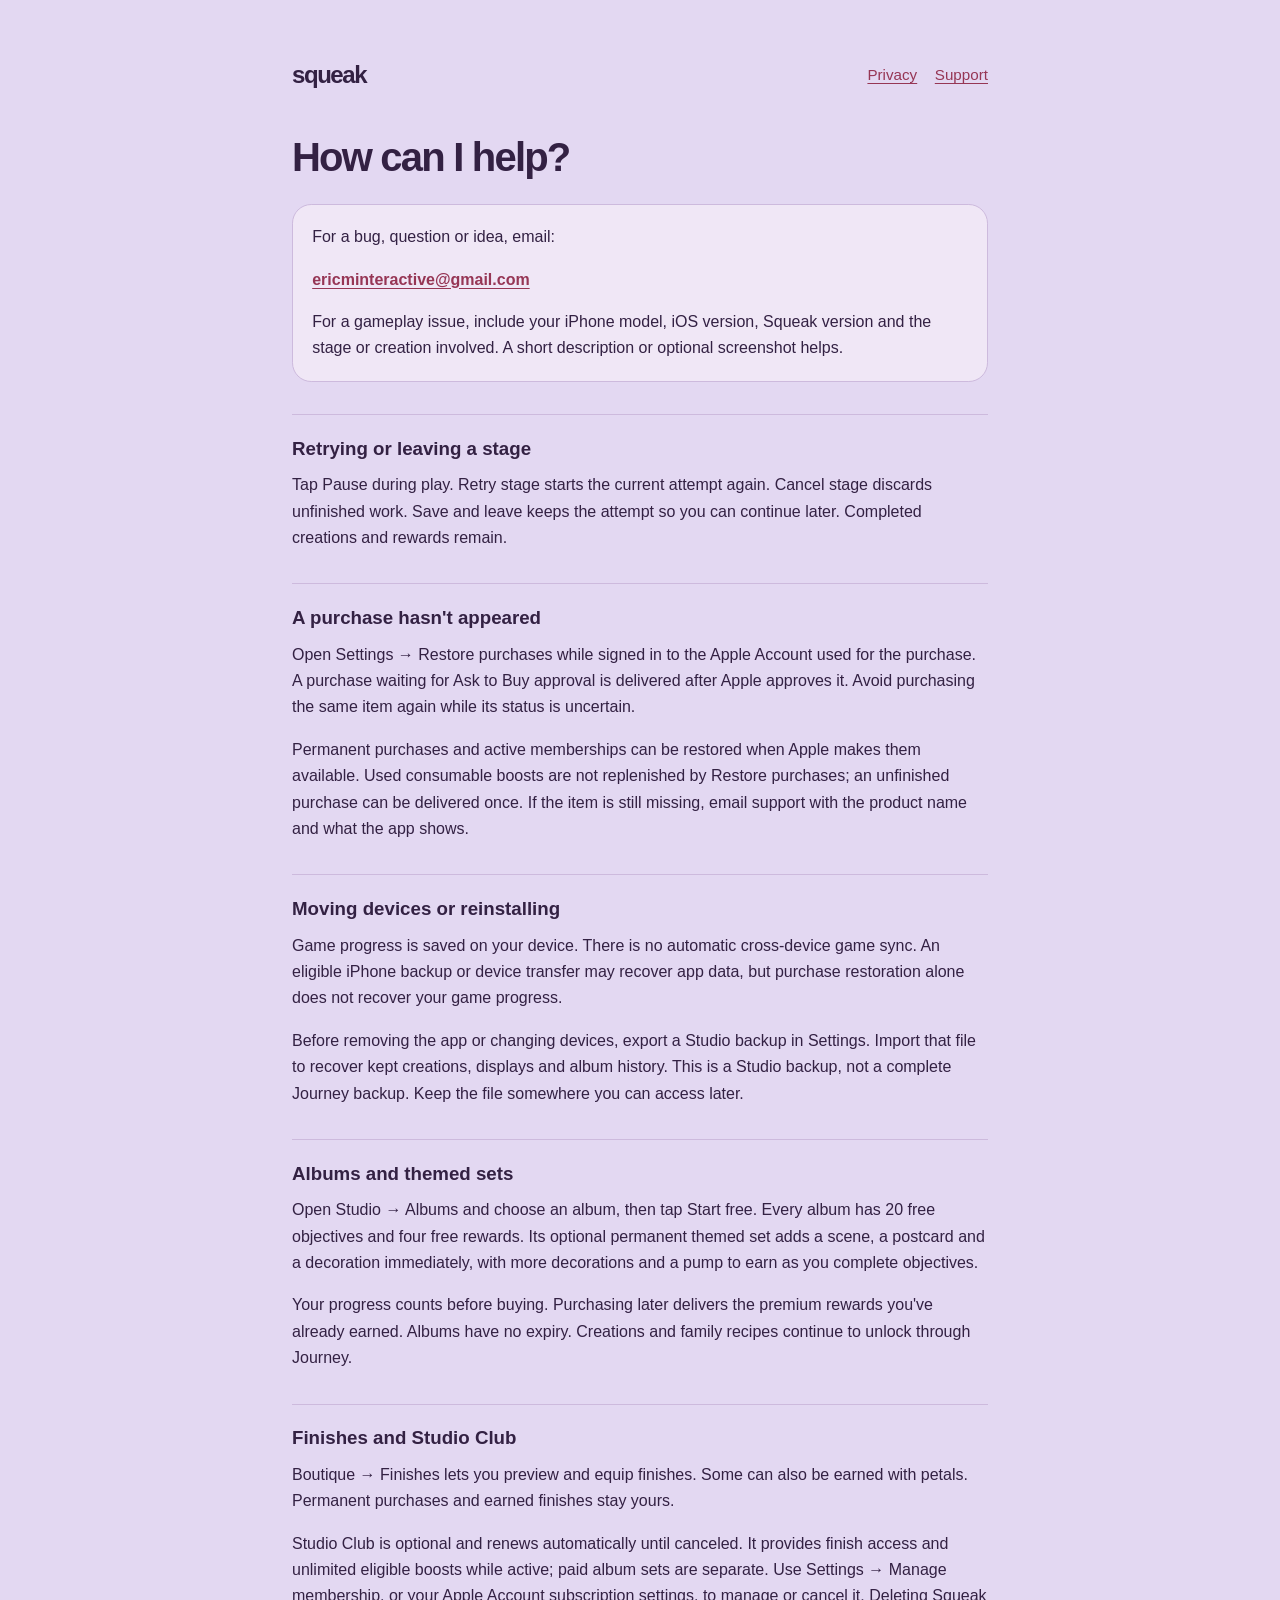
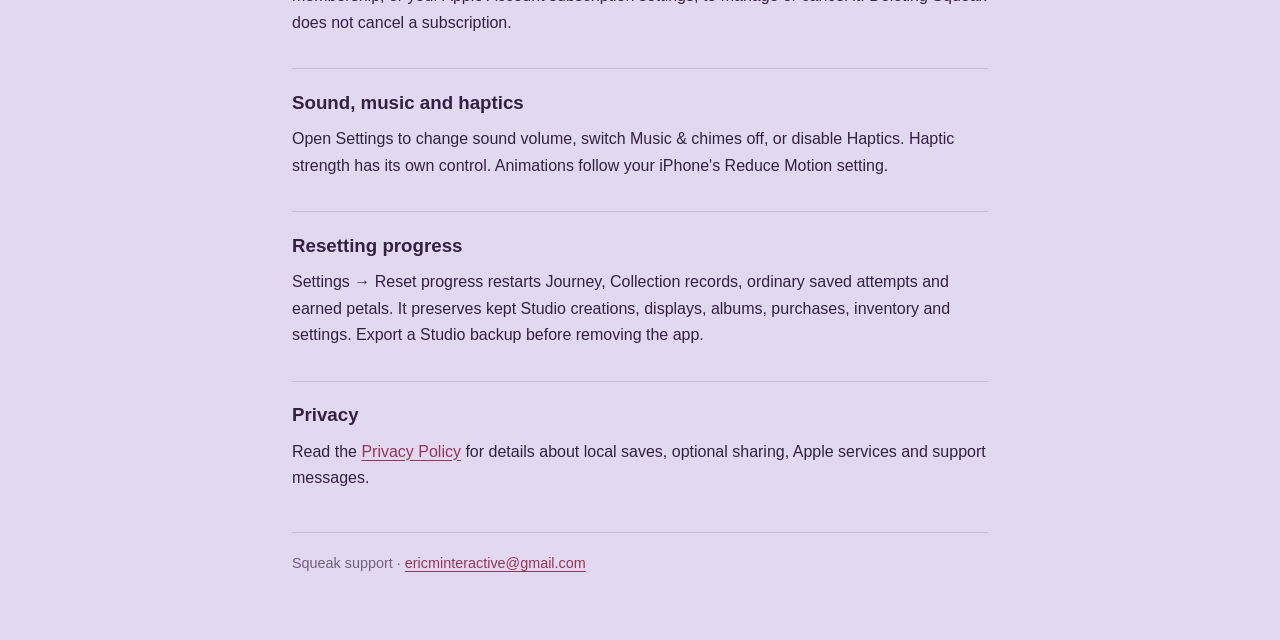
==== support.html @ f95f05a0 "Publish Squeak support and privacy pages" ====
<!doctype html>
<html lang="en">
<head>
<meta charset="utf-8">
<meta name="viewport" content="width=device-width, initial-scale=1">
<meta name="description" content="Get help with Squeak, restore purchases, protect your Studio creations and contact the developer.">
<title>Support · Squeak</title>
<link rel="stylesheet" href="styles.css">
</head>
<body>
<nav aria-label="Main navigation"><a class="brand" href="support.html">squeak</a><a href="index.html">Privacy</a><a href="support.html" aria-current="page">Support</a></nav>
<main>
<h1>How can I help?</h1>
<div class="lead"><p>For a bug, question or idea, email:</p><p><a class="email" href="mailto:ericminteractive@gmail.com?subject=Squeak%20support">ericminteractive@gmail.com</a></p><p>For a gameplay issue, include your iPhone model, iOS version, Squeak version and the stage or creation involved. A short description or optional screenshot helps.</p></div>
<h2>Retrying or leaving a stage</h2>
<p>Tap Pause during play. Retry stage starts the current attempt again. Cancel stage discards unfinished work. Save and leave keeps the attempt so you can continue later. Completed creations and rewards remain.</p>
<h2>A purchase hasn't appeared</h2>
<p>Open Settings → Restore purchases while signed in to the Apple Account used for the purchase. A purchase waiting for Ask to Buy approval is delivered after Apple approves it. Avoid purchasing the same item again while its status is uncertain.</p>
<p>Permanent purchases and active memberships can be restored when Apple makes them available. Used consumable boosts are not replenished by Restore purchases; an unfinished purchase can be delivered once. If the item is still missing, email support with the product name and what the app shows.</p>
<h2>Moving devices or reinstalling</h2>
<p>Game progress is saved on your device. There is no automatic cross-device game sync. An eligible iPhone backup or device transfer may recover app data, but purchase restoration alone does not recover your game progress.</p>
<p>Before removing the app or changing devices, export a Studio backup in Settings. Import that file to recover kept creations, displays and album history. This is a Studio backup, not a complete Journey backup. Keep the file somewhere you can access later.</p>
<h2>Albums and themed sets</h2>
<p>Open Studio → Albums and choose an album, then tap Start free. Every album has 20 free objectives and four free rewards. Its optional permanent themed set adds a scene, a postcard and a decoration immediately, with more decorations and a pump to earn as you complete objectives.</p>
<p>Your progress counts before buying. Purchasing later delivers the premium rewards you've already earned. Albums have no expiry. Creations and family recipes continue to unlock through Journey.</p>
<h2>Finishes and Studio Club</h2>
<p>Boutique → Finishes lets you preview and equip finishes. Some can also be earned with petals. Permanent purchases and earned finishes stay yours.</p>
<p>Studio Club is optional and renews automatically until canceled. It provides finish access and unlimited eligible boosts while active; paid album sets are separate. Use Settings → Manage membership, or your Apple Account subscription settings, to manage or cancel it. Deleting Squeak does not cancel a subscription.</p>
<h2>Sound, music and haptics</h2>
<p>Open Settings to change sound volume, switch Music &amp; chimes off, or disable Haptics. Haptic strength has its own control. Animations follow your iPhone's Reduce Motion setting.</p>
<h2>Resetting progress</h2>
<p>Settings → Reset progress restarts Journey, Collection records, ordinary saved attempts and earned petals. It preserves kept Studio creations, displays, albums, purchases, inventory and settings. Export a Studio backup before removing the app.</p>
<h2>Privacy</h2>
<p>Read the <a href="index.html">Privacy Policy</a> for details about local saves, optional sharing, Apple services and support messages.</p>
</main>
<footer>Squeak support · <a href="mailto:ericminteractive@gmail.com">ericminteractive@gmail.com</a></footer>
</body>
</html>
---- styles.css ----
:root{color-scheme:light;--bg:#e3d8f2;--panel:#f0e7f6;--ink:#332143;--muted:#725f80;--accent:#963655;--rule:#cdbadd}
*{box-sizing:border-box}html{-webkit-text-size-adjust:100%}body{margin:0 auto;max-width:46rem;padding:2rem 1.25rem 4rem;background:var(--bg);color:var(--ink);font:1rem/1.65 -apple-system,BlinkMacSystemFont,"Segoe UI",sans-serif}a{color:var(--accent);text-underline-offset:.2em}a:focus-visible{outline:3px solid var(--accent);outline-offset:4px;border-radius:3px}nav{display:flex;align-items:center;flex-wrap:wrap;gap:1.1rem;margin-bottom:2rem;font-size:.95rem}nav .brand{font-weight:850;font-size:1.5rem;letter-spacing:-.06em;margin-right:auto;color:var(--ink);text-decoration:none}nav a{padding:.45rem 0}h1{font-size:clamp(1.9rem,6vw,2.5rem);line-height:1.15;letter-spacing:-.045em;margin:.5rem 0 .65rem}h2{font-size:1.17rem;line-height:1.35;margin:2rem 0 .7rem;padding-top:1.3rem;border-top:1px solid var(--rule)}p{margin:0 0 1rem}.stamp{font-size:.9rem;color:var(--muted)}.lead{background:var(--panel);border:1px solid var(--rule);border-radius:1.2rem;padding:1.2rem;margin:1.5rem 0}.lead p:last-child{margin-bottom:0}.email{display:inline-block;font-weight:700;overflow-wrap:anywhere}ul{padding-left:1.3rem}li{margin:.55rem 0}footer{margin-top:2.5rem;padding-top:1.2rem;border-top:1px solid var(--rule);font-size:.9rem;color:var(--muted)}@media(prefers-color-scheme:dark){:root{color-scheme:dark;--bg:#281c36;--panel:#382747;--ink:#f0e4f7;--muted:#c2adcf;--accent:#ffb3c0;--rule:#584265}}@media(min-width:700px){body{padding-top:3rem}}
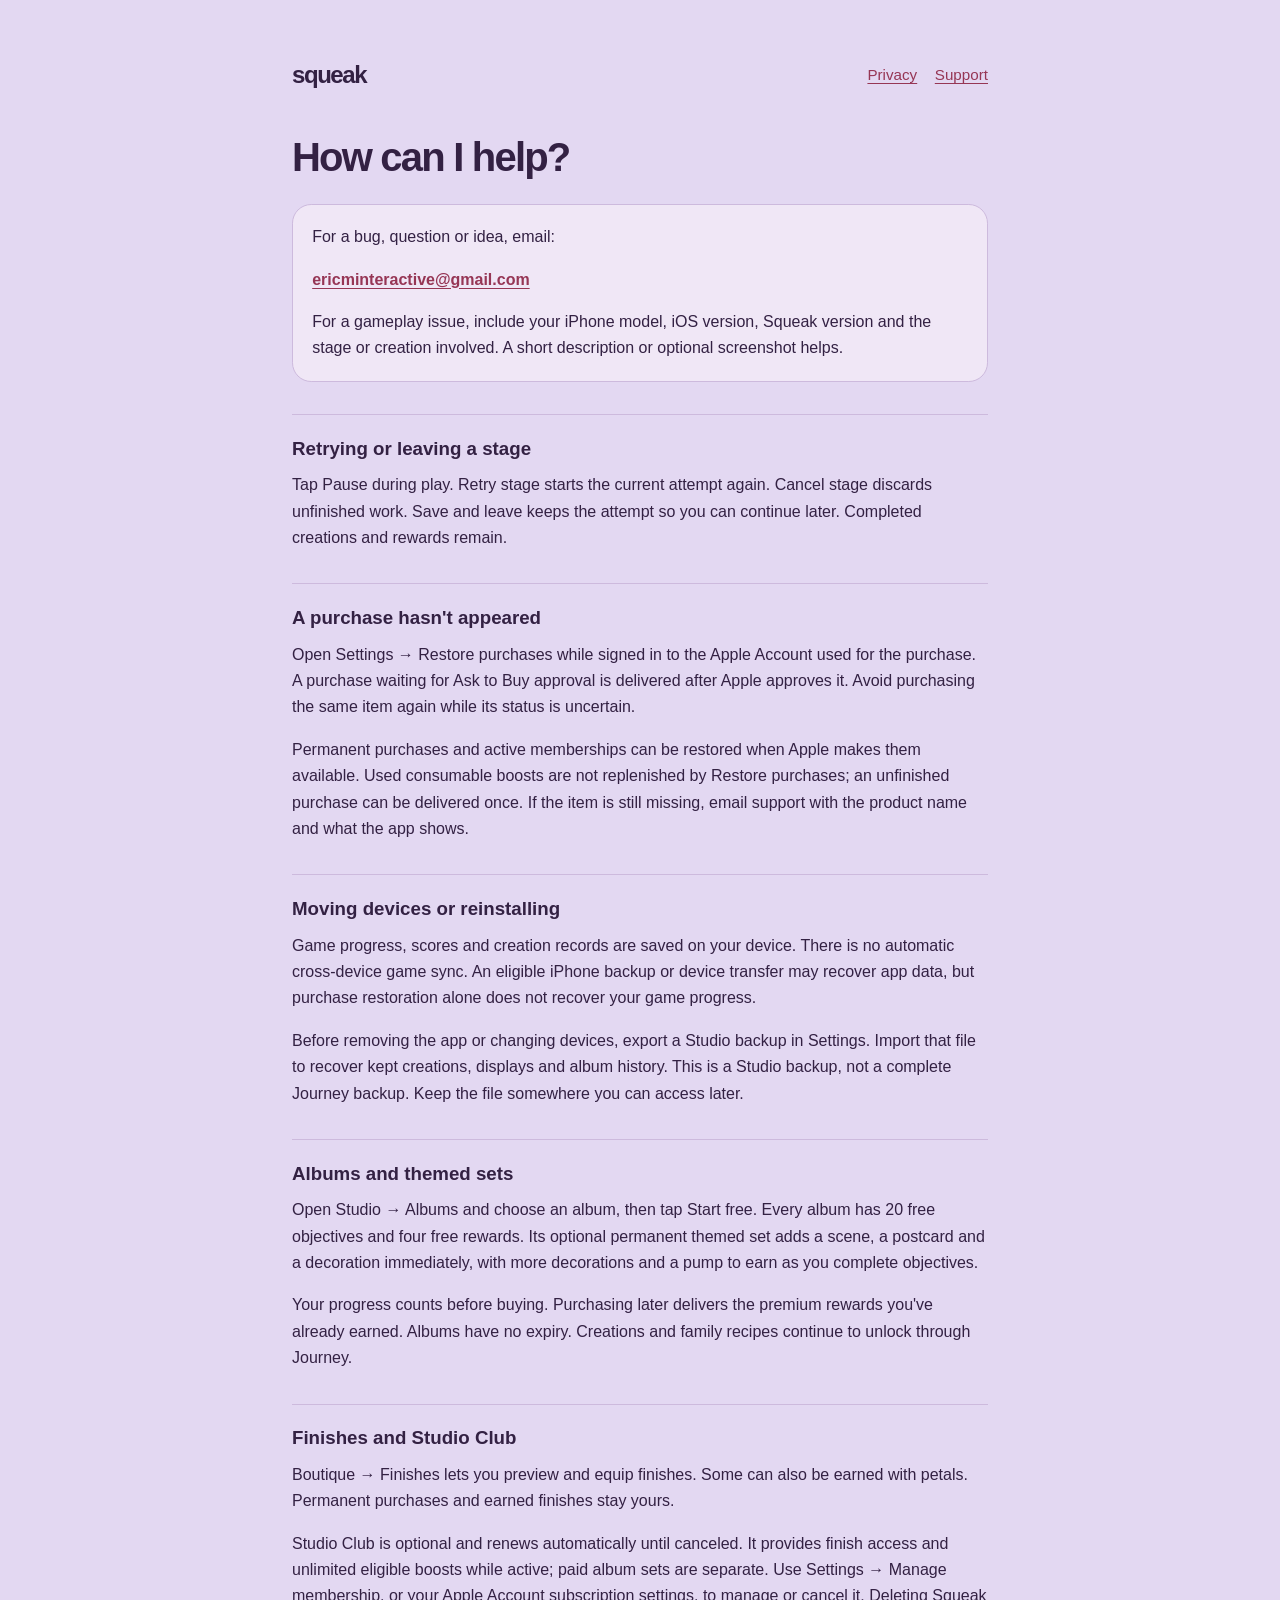
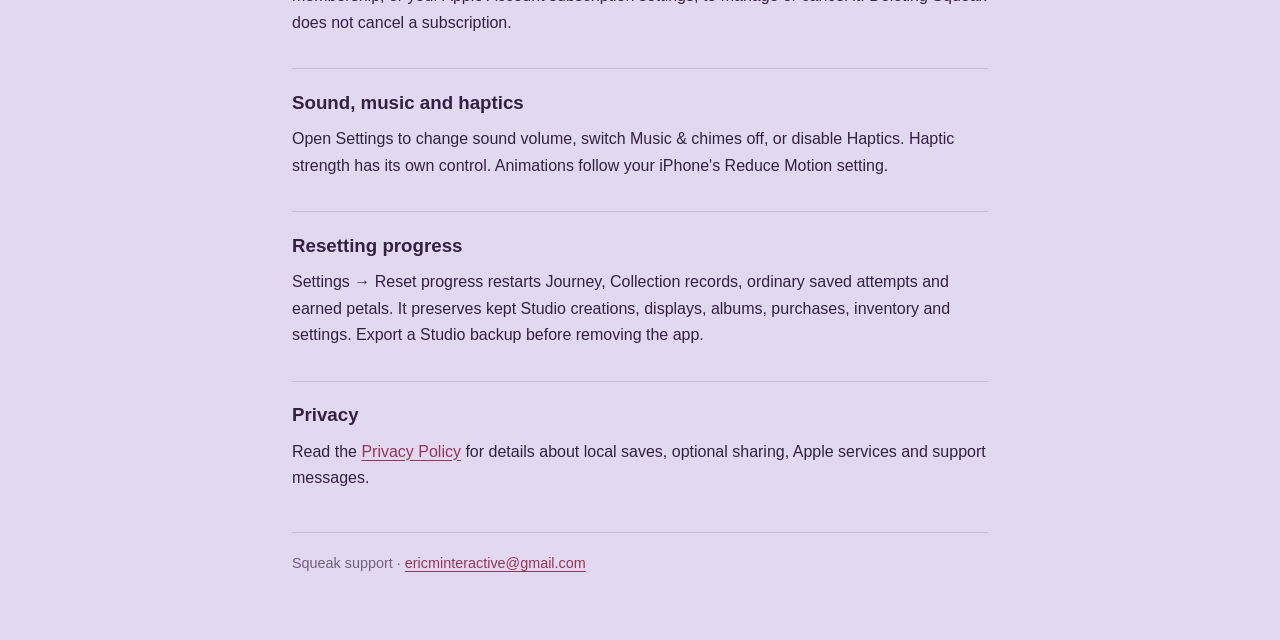
==== commit fa984889: "Update Squeak privacy and support for local scores" ====
--- a/support.html
+++ b/support.html
@@ -18,7 +18,7 @@
 <p>Open Settings → Restore purchases while signed in to the Apple Account used for the purchase. A purchase waiting for Ask to Buy approval is delivered after Apple approves it. Avoid purchasing the same item again while its status is uncertain.</p>
 <p>Permanent purchases and active memberships can be restored when Apple makes them available. Used consumable boosts are not replenished by Restore purchases; an unfinished purchase can be delivered once. If the item is still missing, email support with the product name and what the app shows.</p>
 <h2>Moving devices or reinstalling</h2>
-<p>Game progress is saved on your device. There is no automatic cross-device game sync. An eligible iPhone backup or device transfer may recover app data, but purchase restoration alone does not recover your game progress.</p>
+<p>Game progress, scores and creation records are saved on your device. There is no automatic cross-device game sync. An eligible iPhone backup or device transfer may recover app data, but purchase restoration alone does not recover your game progress.</p>
 <p>Before removing the app or changing devices, export a Studio backup in Settings. Import that file to recover kept creations, displays and album history. This is a Studio backup, not a complete Journey backup. Keep the file somewhere you can access later.</p>
 <h2>Albums and themed sets</h2>
 <p>Open Studio → Albums and choose an album, then tap Start free. Every album has 20 free objectives and four free rewards. Its optional permanent themed set adds a scene, a postcard and a decoration immediately, with more decorations and a pump to earn as you complete objectives.</p>
